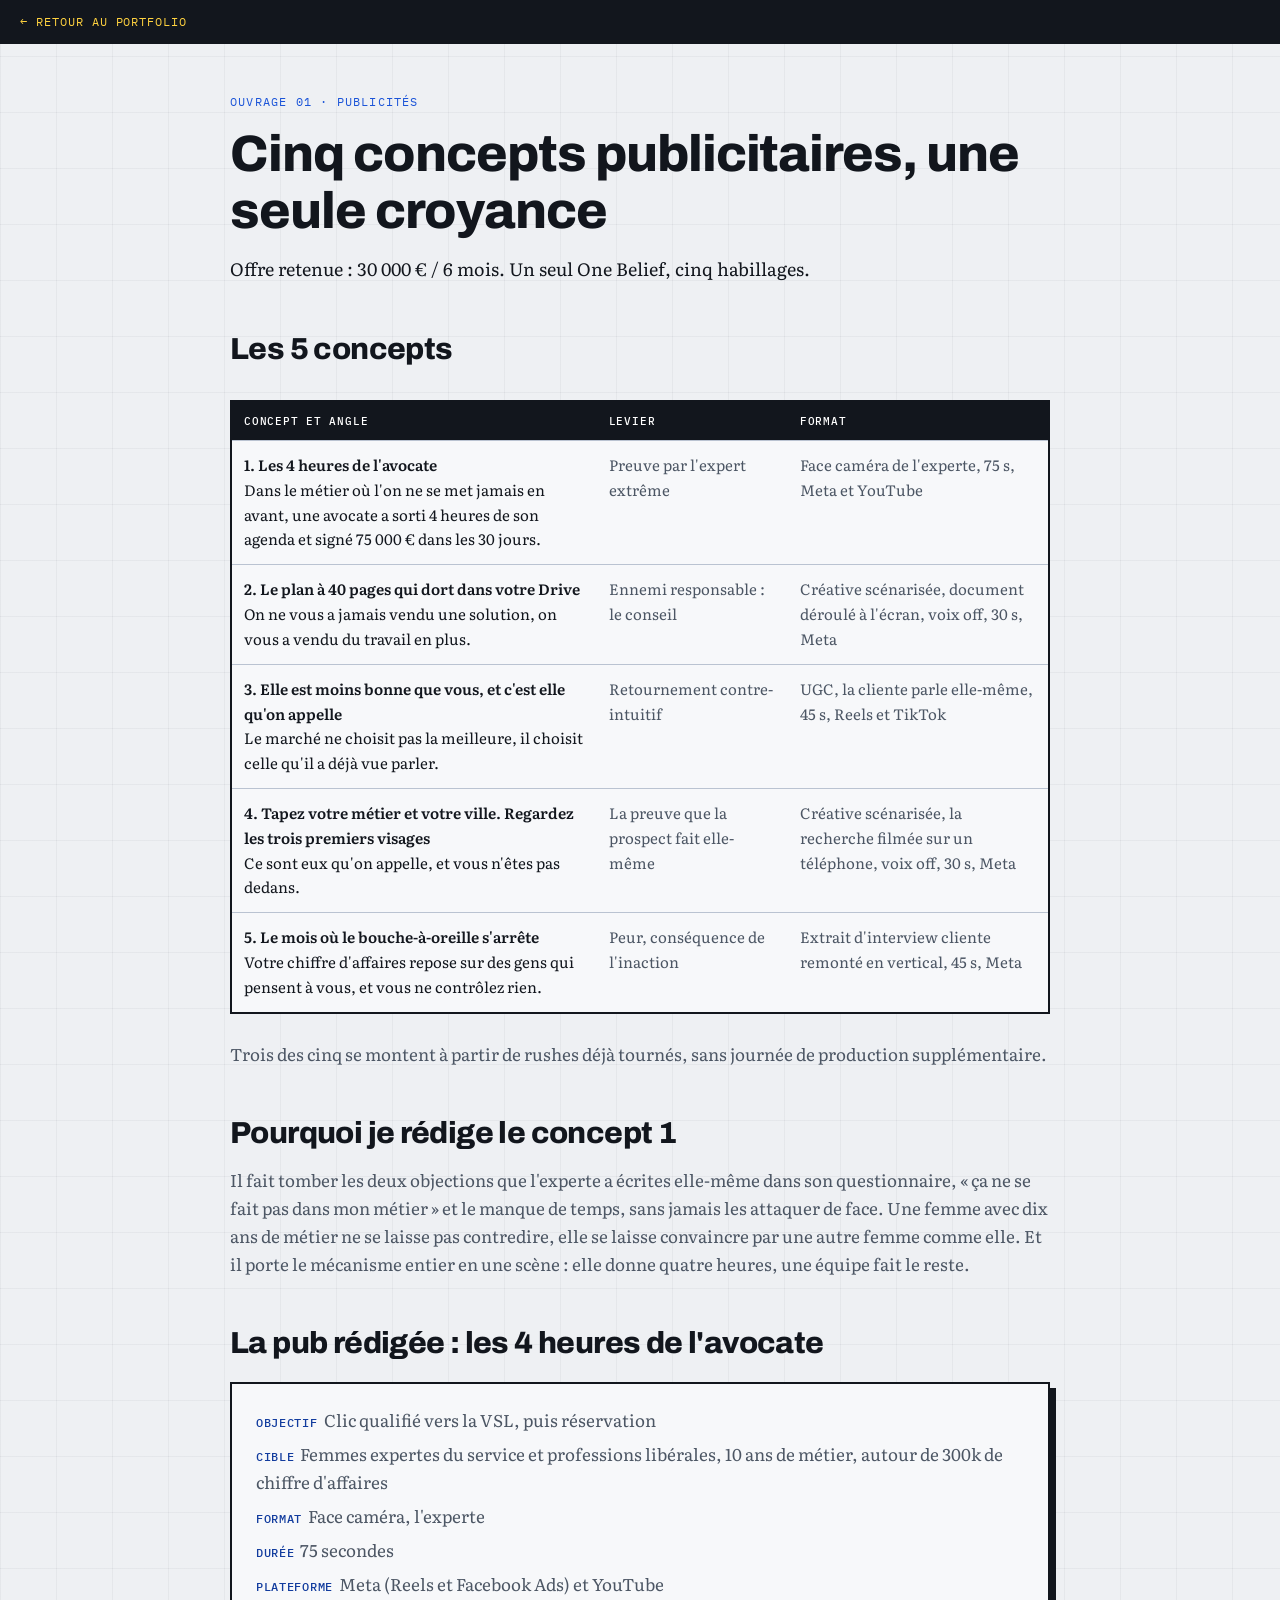
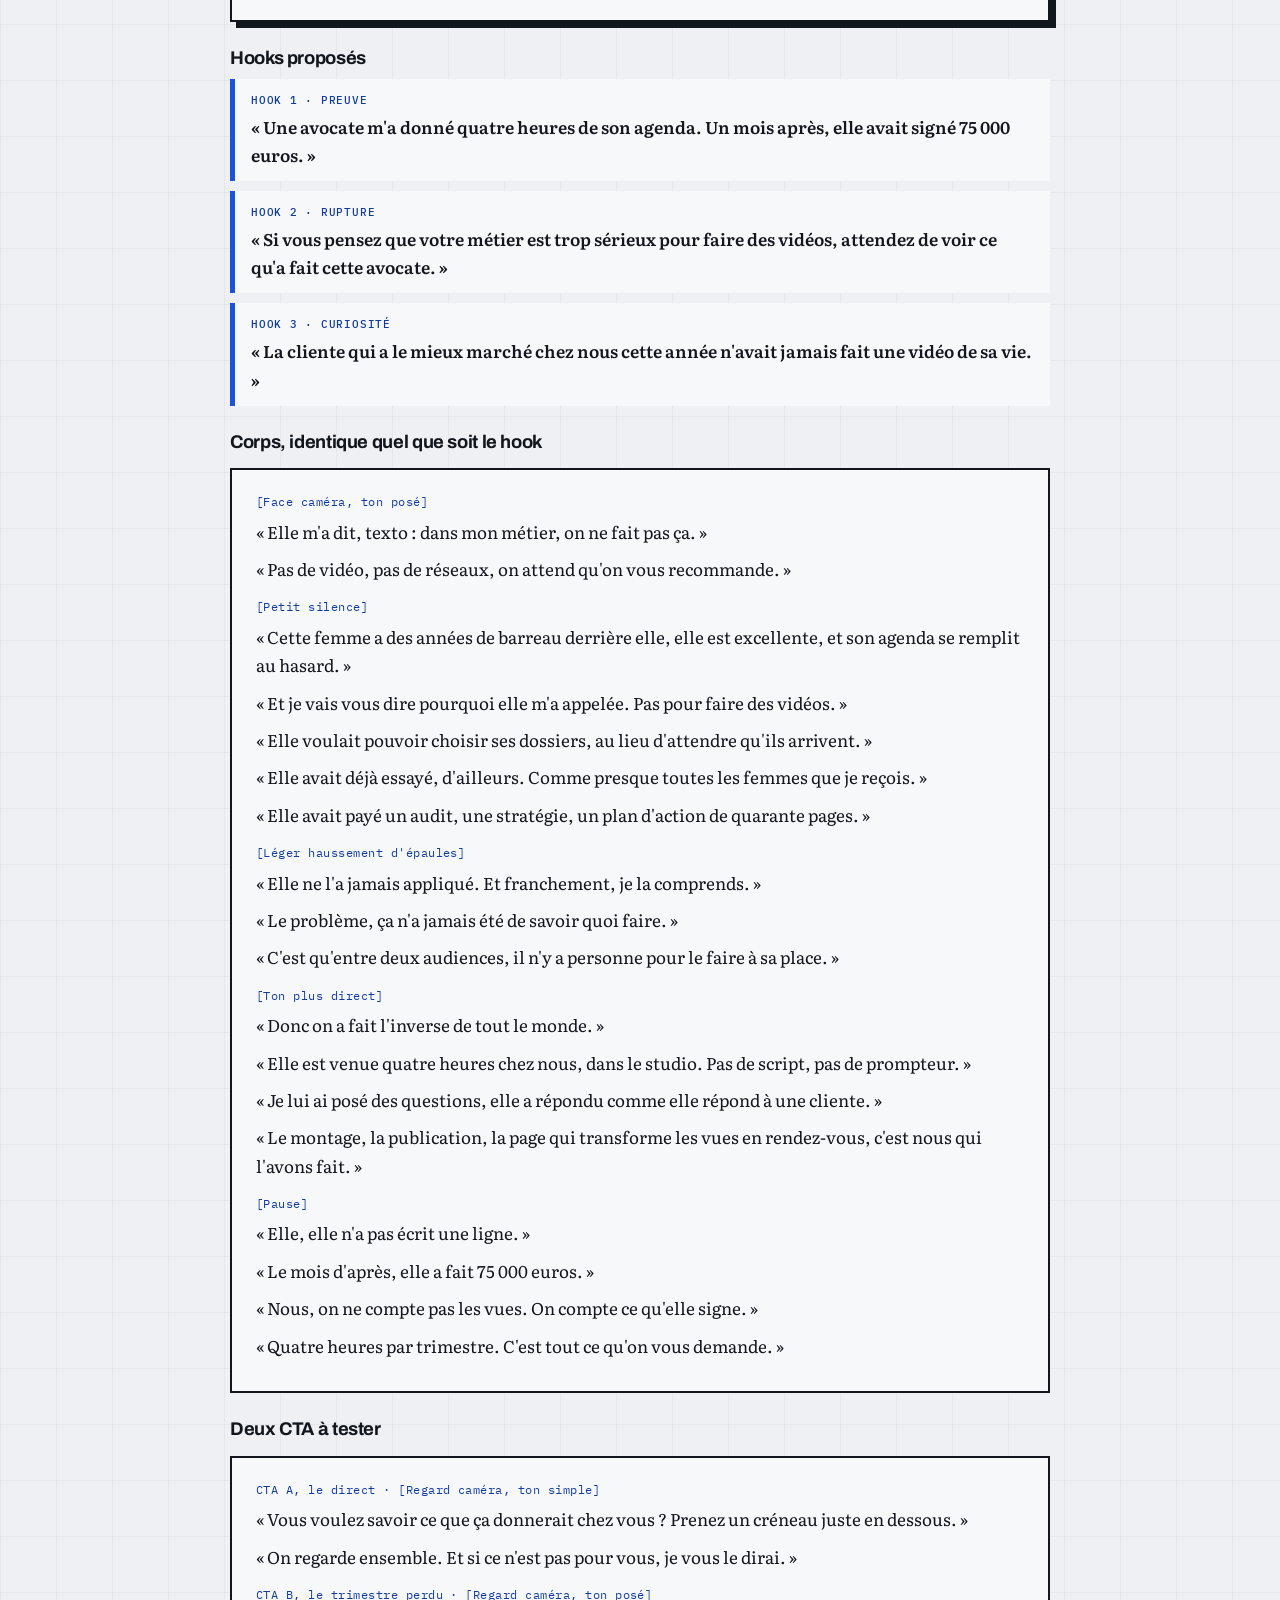
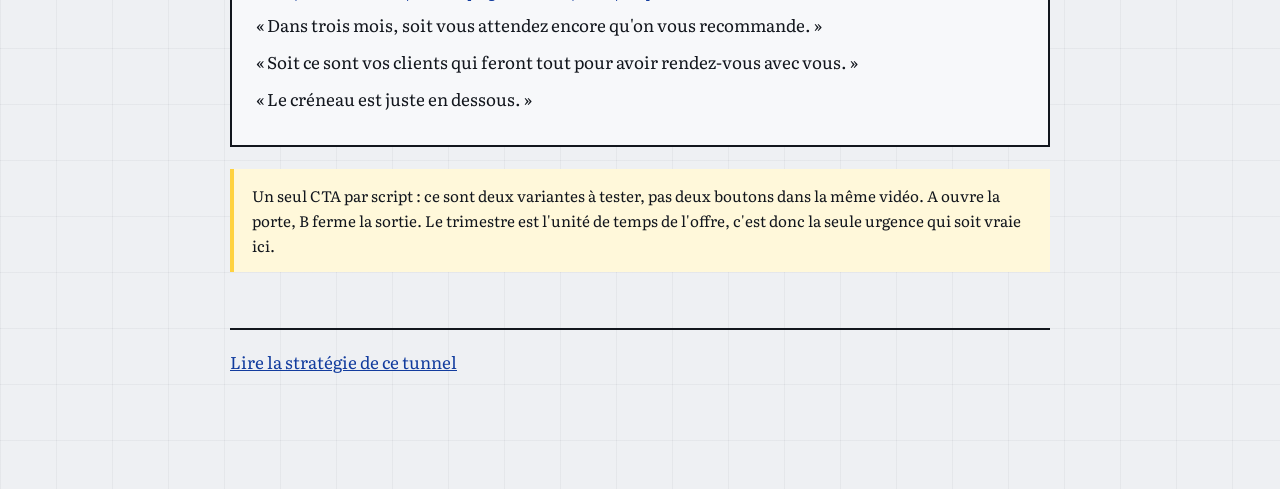
==== pieces/concepts-publicitaires-acquisition.html @ 55bb67ea "Portfolio : version actuelle avant la DA Cléopâtre Co-Authored-By: Claude Opus 5.5 <noreply@anthropi" ====
<!doctype html>
<html lang="fr">
<head>
<meta charset="utf-8">
<meta name="viewport" content="width=device-width, initial-scale=1">
<title>Publicités · Les 4 heures de l'avocate · Mathilde</title>
<meta name="robots" content="noindex">
<link rel="preconnect" href="https://fonts.googleapis.com">
<link rel="preconnect" href="https://fonts.gstatic.com" crossorigin>
<link href="https://fonts.googleapis.com/css2?family=Archivo:wght@600;700;800&family=IBM+Plex+Mono:wght@400;500&family=Literata:ital,opsz,wght@0,7..72,400;0,7..72,600;1,7..72,400&display=swap" rel="stylesheet">
<link rel="stylesheet" href="piece.css">
</head>
<body>
<a class="retour-portfolio" href="../index.html#ouvrages">← Retour au portfolio</a>
<main class="doc">
  <p class="surtitre">Ouvrage 01 · Publicités</p>
  <h1>Cinq concepts publicitaires, une seule croyance</h1>
  <p class="chapo">Offre retenue : 30 000 € / 6 mois. Un seul One Belief, cinq habillages.</p>

  <h2>Les 5 concepts</h2>
  <div class="defile-x">
    <table class="tableau">
      <thead><tr><th>Concept et angle</th><th>Levier</th><th>Format</th></tr></thead>
      <tbody>
        <tr><td>1. Les 4 heures de l'avocate<br><span style="font-weight:400">Dans le métier où l'on ne se met jamais en avant, une avocate a sorti 4 heures de son agenda et signé 75 000 € dans les 30 jours.</span></td><td>Preuve par l'expert extrême</td><td>Face caméra de l'experte, 75 s, Meta et YouTube</td></tr>
        <tr><td>2. Le plan à 40 pages qui dort dans votre Drive<br><span style="font-weight:400">On ne vous a jamais vendu une solution, on vous a vendu du travail en plus.</span></td><td>Ennemi responsable : le conseil</td><td>Créative scénarisée, document déroulé à l'écran, voix off, 30 s, Meta</td></tr>
        <tr><td>3. Elle est moins bonne que vous, et c'est elle qu'on appelle<br><span style="font-weight:400">Le marché ne choisit pas la meilleure, il choisit celle qu'il a déjà vue parler.</span></td><td>Retournement contre-intuitif</td><td>UGC, la cliente parle elle-même, 45 s, Reels et TikTok</td></tr>
        <tr><td>4. Tapez votre métier et votre ville. Regardez les trois premiers visages<br><span style="font-weight:400">Ce sont eux qu'on appelle, et vous n'êtes pas dedans.</span></td><td>La preuve que la prospect fait elle-même</td><td>Créative scénarisée, la recherche filmée sur un téléphone, voix off, 30 s, Meta</td></tr>
        <tr><td>5. Le mois où le bouche-à-oreille s'arrête<br><span style="font-weight:400">Votre chiffre d'affaires repose sur des gens qui pensent à vous, et vous ne contrôlez rien.</span></td><td>Peur, conséquence de l'inaction</td><td>Extrait d'interview cliente remonté en vertical, 45 s, Meta</td></tr>
      </tbody>
    </table>
  </div>
  <p>Trois des cinq se montent à partir de rushes déjà tournés, sans journée de production supplémentaire.</p>

  <h2>Pourquoi je rédige le concept 1</h2>
  <p>Il fait tomber les deux objections que l'experte a écrites elle-même dans son questionnaire, « ça ne se fait pas dans mon métier » et le manque de temps, sans jamais les attaquer de face. Une femme avec dix ans de métier ne se laisse pas contredire, elle se laisse convaincre par une autre femme comme elle. Et il porte le mécanisme entier en une scène : elle donne quatre heures, une équipe fait le reste.</p>

  <h2>La pub rédigée : les 4 heures de l'avocate</h2>
  <div class="carte">
    <ul class="infos">
      <li><b>Objectif</b>Clic qualifié vers la VSL, puis réservation</li>
      <li><b>Cible</b>Femmes expertes du service et professions libérales, 10 ans de métier, autour de 300k de chiffre d'affaires</li>
      <li><b>Format</b>Face caméra, l'experte</li>
      <li><b>Durée</b>75 secondes</li>
      <li><b>Plateforme</b>Meta (Reels et Facebook Ads) et YouTube</li>
    </ul>
  </div>

  <h3>Hooks proposés</h3>
  <ul class="hooks">
    <li><span>Hook 1 · Preuve</span>« Une avocate m'a donné quatre heures de son agenda. Un mois après, elle avait signé 75 000 euros. »</li>
    <li><span>Hook 2 · Rupture</span>« Si vous pensez que votre métier est trop sérieux pour faire des vidéos, attendez de voir ce qu'a fait cette avocate. »</li>
    <li><span>Hook 3 · Curiosité</span>« La cliente qui a le mieux marché chez nous cette année n'avait jamais fait une vidéo de sa vie. »</li>
  </ul>

  <h3>Corps, identique quel que soit le hook</h3>
  <div class="script">
    <p class="didas">[Face caméra, ton posé]</p>
    <p>« Elle m'a dit, texto : dans mon métier, on ne fait pas ça. »</p>
    <p>« Pas de vidéo, pas de réseaux, on attend qu'on vous recommande. »</p>
    <p class="didas">[Petit silence]</p>
    <p>« Cette femme a des années de barreau derrière elle, elle est excellente, et son agenda se remplit au hasard. »</p>
    <p>« Et je vais vous dire pourquoi elle m'a appelée. Pas pour faire des vidéos. »</p>
    <p>« Elle voulait pouvoir choisir ses dossiers, au lieu d'attendre qu'ils arrivent. »</p>
    <p>« Elle avait déjà essayé, d'ailleurs. Comme presque toutes les femmes que je reçois. »</p>
    <p>« Elle avait payé un audit, une stratégie, un plan d'action de quarante pages. »</p>
    <p class="didas">[Léger haussement d'épaules]</p>
    <p>« Elle ne l'a jamais appliqué. Et franchement, je la comprends. »</p>
    <p>« Le problème, ça n'a jamais été de savoir quoi faire. »</p>
    <p>« C'est qu'entre deux audiences, il n'y a personne pour le faire à sa place. »</p>
    <p class="didas">[Ton plus direct]</p>
    <p>« Donc on a fait l'inverse de tout le monde. »</p>
    <p>« Elle est venue quatre heures chez nous, dans le studio. Pas de script, pas de prompteur. »</p>
    <p>« Je lui ai posé des questions, elle a répondu comme elle répond à une cliente. »</p>
    <p>« Le montage, la publication, la page qui transforme les vues en rendez-vous, c'est nous qui l'avons fait. »</p>
    <p class="didas">[Pause]</p>
    <p>« Elle, elle n'a pas écrit une ligne. »</p>
    <p>« Le mois d'après, elle a fait 75 000 euros. »</p>
    <p>« Nous, on ne compte pas les vues. On compte ce qu'elle signe. »</p>
    <p>« Quatre heures par trimestre. C'est tout ce qu'on vous demande. »</p>
  </div>

  <h3>Deux CTA à tester</h3>
  <div class="script">
    <p class="didas">CTA A, le direct · [Regard caméra, ton simple]</p>
    <p>« Vous voulez savoir ce que ça donnerait chez vous ? Prenez un créneau juste en dessous. »</p>
    <p>« On regarde ensemble. Et si ce n'est pas pour vous, je vous le dirai. »</p>
    <p class="didas">CTA B, le trimestre perdu · [Regard caméra, ton posé]</p>
    <p>« Dans trois mois, soit vous attendez encore qu'on vous recommande. »</p>
    <p>« Soit ce sont vos clients qui feront tout pour avoir rendez-vous avec vous. »</p>
    <p>« Le créneau est juste en dessous. »</p>
  </div>
  <div class="note">Un seul CTA par script : ce sont deux variantes à tester, pas deux boutons dans la même vidéo. A ouvre la porte, B ferme la sortie. Le trimestre est l'unité de temps de l'offre, c'est donc la seule urgence qui soit vraie ici.</div>

  <p class="pied-piece"><a href="strategie-tunnel-acquisition.html">Lire la stratégie de ce tunnel</a></p>
</main>
</body>
</html>
---- pieces/piece.css ----
/* Pages de travaux converties depuis les documents (stratégie, publicités, séquence) */
:root {
  --paper: #EEF0F3; --sheet: #F7F8FA; --ink: #12161D; --graphite: #4C5664; --rule: #BAC3D1;
  --blue: #1B54D8; --blue-ink: #123C9E; --wash: #E1E8F7; --red: #D9442A; --yellow: #FFD23F;
}
* { box-sizing: border-box; }
body {
  margin: 0; background: var(--paper); color: var(--graphite);
  font-family: "Literata", Georgia, serif; font-size: 17px; line-height: 1.65;
  background-image: linear-gradient(rgba(18,22,29,.045) 1px, transparent 1px), linear-gradient(90deg, rgba(18,22,29,.045) 1px, transparent 1px);
  background-size: 56px 56px;
}
h1, h2, h3 { font-family: "Archivo", system-ui, sans-serif; color: var(--ink); line-height: 1.12; letter-spacing: -.02em; margin: 0; }
h1 { font-size: clamp(2rem, 5.4vw, 3.2rem); font-weight: 800; margin-bottom: 14px; }
h2 { font-size: clamp(1.4rem, 3.4vw, 1.9rem); font-weight: 800; margin: 48px 0 16px; }
h3 { font-size: 1.15rem; font-weight: 700; margin: 26px 0 10px; }
p { margin: 0 0 1em; }
strong { color: var(--ink); }
a { color: var(--blue-ink); }

.retour-portfolio {
  position: sticky; top: 0; z-index: 10; display: block; padding: 12px 20px;
  background: var(--ink); color: var(--yellow); text-decoration: none;
  font-family: "IBM Plex Mono", monospace; font-size: 12px; letter-spacing: .08em; text-transform: uppercase;
}
.retour-portfolio:hover { color: #fff; }

.doc { max-width: 860px; margin: 0 auto; padding: 48px 20px 96px; }
.surtitre { font-family: "IBM Plex Mono", monospace; font-size: 12px; letter-spacing: .1em; text-transform: uppercase; color: var(--blue); margin-bottom: 14px; }
.chapo { font-size: 1.12rem; color: var(--ink); }

.carte { background: var(--sheet); border: 2px solid var(--ink); box-shadow: 6px 6px 0 var(--ink); padding: 22px 24px; margin: 22px 0; }
.carte > :last-child { margin-bottom: 0; }
.carte-bleue { background: var(--wash); box-shadow: 6px 6px 0 var(--blue); }
.infos { list-style: none; padding: 0; margin: 0; display: grid; gap: 6px; }
.infos b { font-family: "IBM Plex Mono", monospace; font-size: 11.5px; font-weight: 500; letter-spacing: .06em; text-transform: uppercase; color: var(--blue-ink); margin-right: 6px; }

.tableau { width: 100%; border-collapse: collapse; margin: 18px 0 26px; background: var(--sheet); border: 2px solid var(--ink); font-size: .94rem; }
.tableau th { text-align: left; font-family: "IBM Plex Mono", monospace; font-size: 11px; font-weight: 500; letter-spacing: .07em; text-transform: uppercase; color: #fff; background: var(--ink); padding: 10px 12px; }
.tableau td { padding: 12px; border-top: 1px solid var(--rule); vertical-align: top; color: var(--graphite); }
.tableau td:first-child { color: var(--ink); font-weight: 600; }
.defile-x { overflow-x: auto; -webkit-overflow-scrolling: touch; margin: 0 -4px; padding: 0 4px; }
.defile-x .tableau { min-width: 640px; }

.hooks { list-style: none; padding: 0; margin: 0 0 20px; display: grid; gap: 10px; }
.hooks li { background: var(--sheet); border-left: 5px solid var(--blue); padding: 12px 16px; color: var(--ink); font-weight: 600; }
.hooks li span { display: block; font-family: "IBM Plex Mono", monospace; font-size: 11px; font-weight: 500; letter-spacing: .07em; text-transform: uppercase; color: var(--blue-ink); margin-bottom: 4px; }

.script { background: var(--sheet); border: 2px solid var(--ink); padding: 22px 24px; margin: 16px 0 22px; }
.script p { margin: 0 0 .55em; color: var(--ink); }
.didas { display: block; margin: 14px 0 6px !important; font-family: "IBM Plex Mono", monospace; font-size: 12px; letter-spacing: .04em; color: var(--blue-ink) !important; }
.didas:first-child { margin-top: 0 !important; }

.note { border-left: 4px solid var(--yellow); background: #FFF8DA; padding: 14px 18px; margin: 18px 0; font-size: .95rem; color: var(--ink); }
.note-titre { display: block; font-family: "IBM Plex Mono", monospace; font-size: 11px; letter-spacing: .08em; text-transform: uppercase; margin-bottom: 6px; color: var(--graphite); }

.concepts { counter-reset: c; list-style: none; padding: 0; margin: 0; display: grid; gap: 12px; }
.concepts li { counter-increment: c; position: relative; background: var(--sheet); border: 2px solid var(--ink); padding: 16px 18px 16px 62px; }
.concepts li::before { content: counter(c, decimal-leading-zero); position: absolute; left: 16px; top: 14px; font-family: "Archivo", sans-serif; font-weight: 800; font-size: 1.4rem; color: var(--blue); }
.concepts strong { display: block; margin-bottom: 4px; }

.mail { background: #fff; border: 2px solid var(--ink); box-shadow: 8px 8px 0 var(--ink); margin: 22px 0; }
.mail-tete { padding: 16px 22px; border-bottom: 2px solid var(--ink); background: var(--sheet); font-size: .92rem; }
.mail-tete div { margin: 2px 0; }
.mail-tete b { font-family: "IBM Plex Mono", monospace; font-size: 11px; font-weight: 500; letter-spacing: .06em; text-transform: uppercase; color: var(--graphite); display: inline-block; min-width: 92px; }
.mail-corps { padding: 26px 24px; color: var(--ink); }
.mail-corps .bouton { display: inline-block; margin: 6px 0 18px; padding: 12px 18px; background: var(--yellow); border: 2px solid var(--ink); color: var(--ink); font-family: "IBM Plex Mono", monospace; font-size: 12.5px; letter-spacing: .05em; text-decoration: none; }
.mail-corps ul { padding-left: 0; list-style: none; }
.mail-corps li { margin-bottom: 10px; }

.pied-piece { margin-top: 56px; padding-top: 18px; border-top: 2px solid var(--ink); }
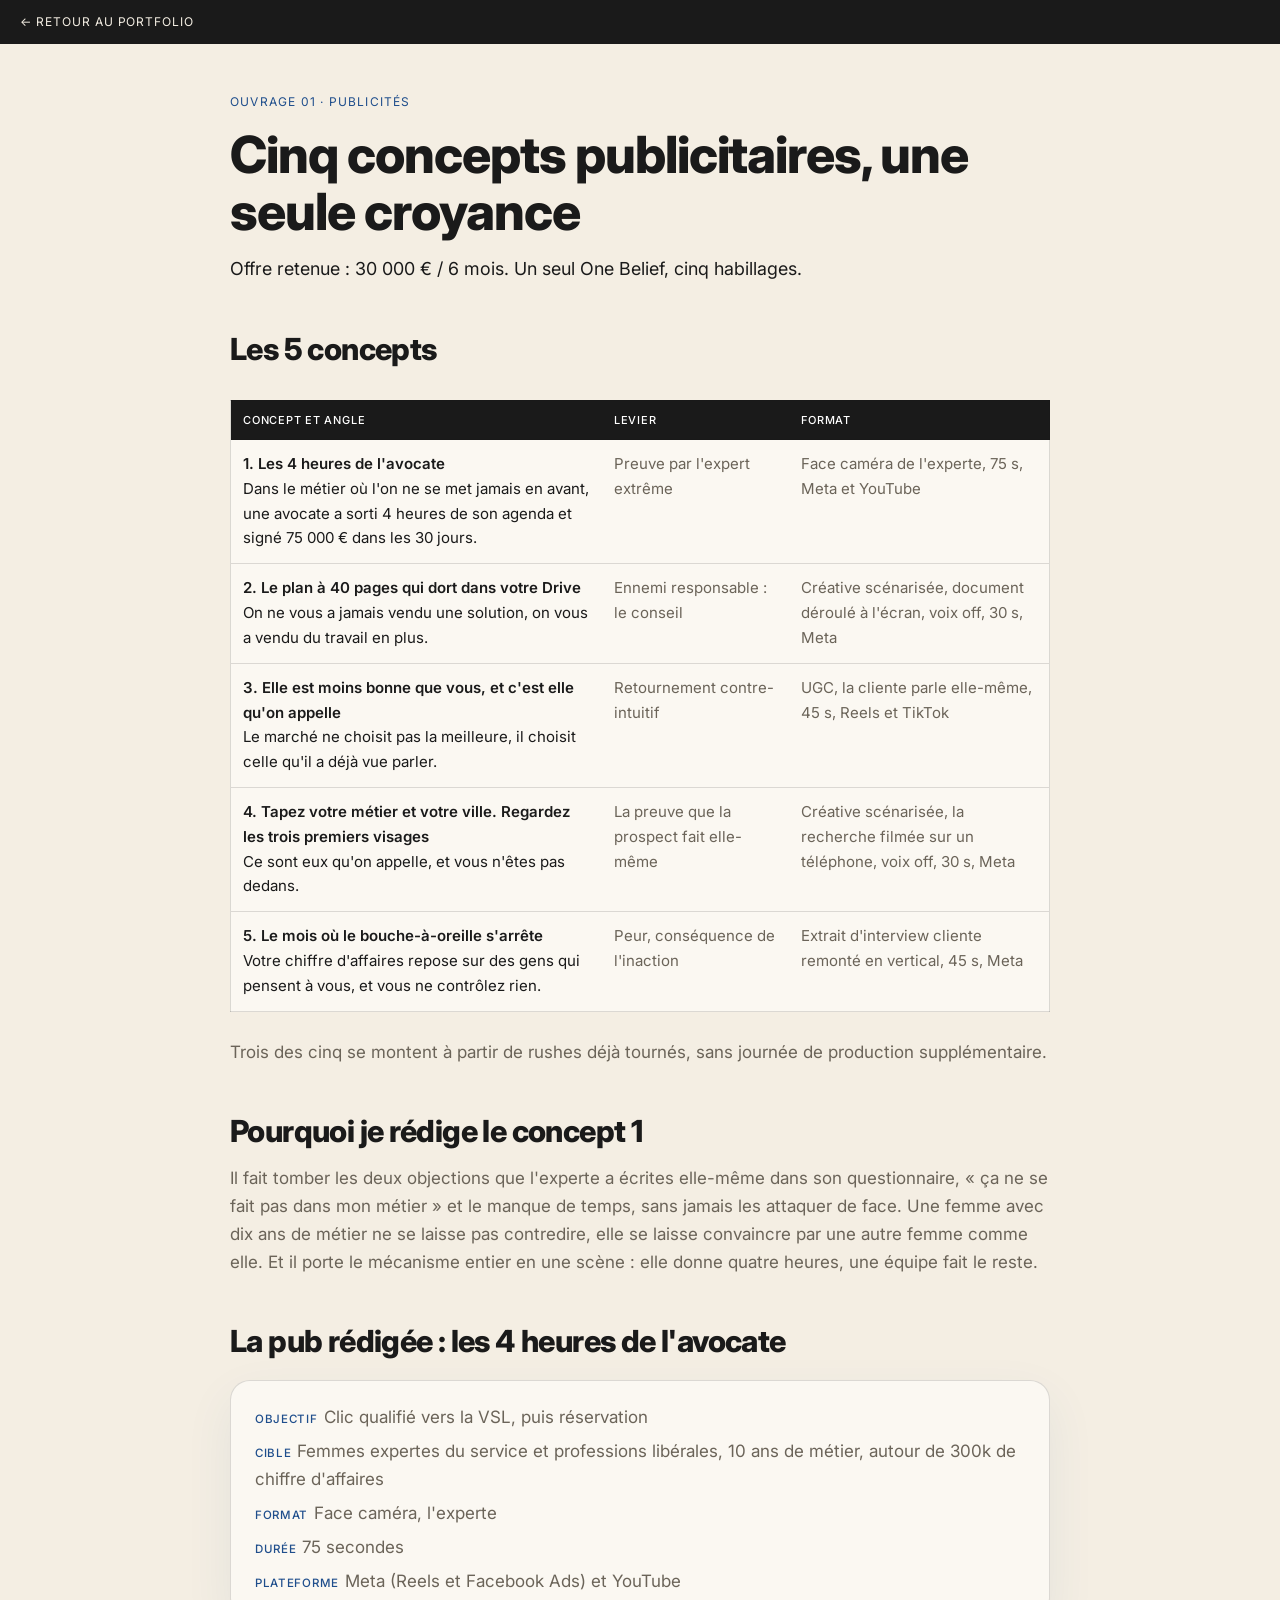
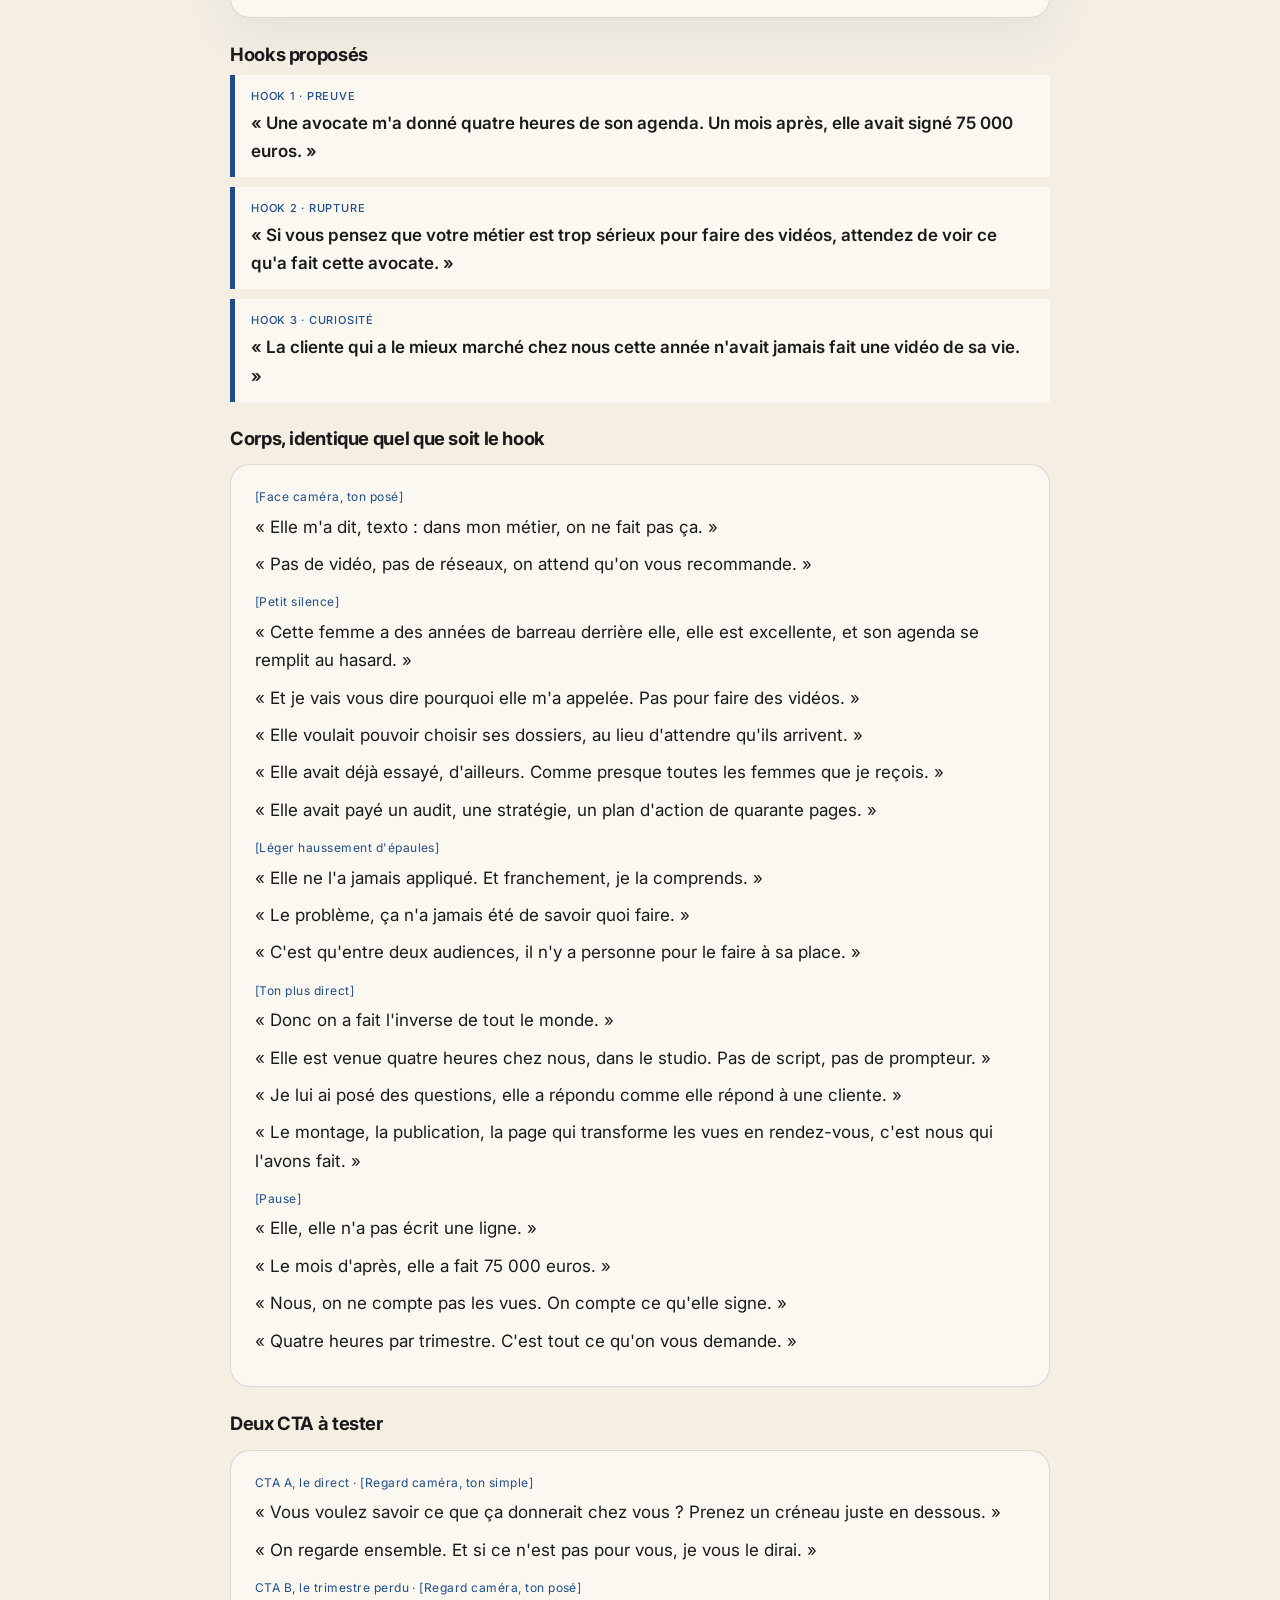
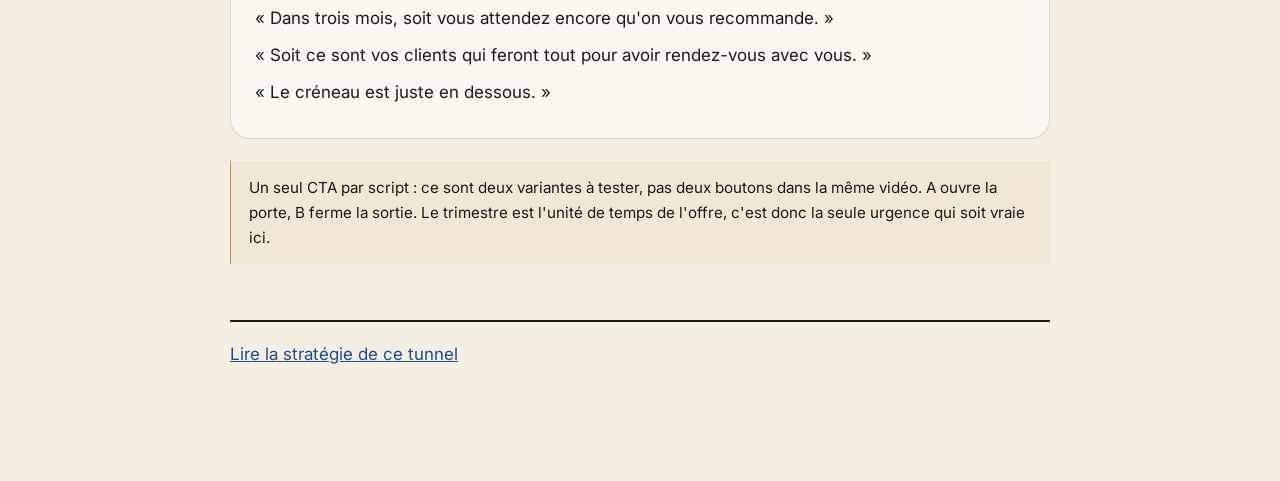
==== commit 5b4ff033: "DA Cléopâtre moderne : palette crème et lapis, Inter et Cormorant, cartes en verre Co-Authored-By: C" ====
--- a/pieces/concepts-publicitaires-acquisition.html
+++ b/pieces/concepts-publicitaires-acquisition.html
@@ -7,8 +7,8 @@
 <meta name="robots" content="noindex">
 <link rel="preconnect" href="https://fonts.googleapis.com">
 <link rel="preconnect" href="https://fonts.gstatic.com" crossorigin>
-<link href="https://fonts.googleapis.com/css2?family=Archivo:wght@600;700;800&family=IBM+Plex+Mono:wght@400;500&family=Literata:ital,opsz,wght@0,7..72,400;0,7..72,600;1,7..72,400&display=swap" rel="stylesheet">
-<link rel="stylesheet" href="piece.css">
+<link href="https://fonts.googleapis.com/css2?family=Inter:wght@400;500;600;700&family=Cormorant+Garamond:ital,wght@1,500&display=swap" rel="stylesheet">
+<link rel="stylesheet" href="piece.css?v=2">
 </head>
 <body>
 <a class="retour-portfolio" href="../index.html#ouvrages">← Retour au portfolio</a>
--- a/pieces/piece.css
+++ b/pieces/piece.css
@@ -1,16 +1,15 @@
 /* Pages de travaux converties depuis les documents (stratégie, publicités, séquence) */
 :root {
-  --paper: #EEF0F3; --sheet: #F7F8FA; --ink: #12161D; --graphite: #4C5664; --rule: #BAC3D1;
-  --blue: #1B54D8; --blue-ink: #123C9E; --wash: #E1E8F7; --red: #D9442A; --yellow: #FFD23F;
+  --paper: #F4EEE3; --sheet: #FBF8F2; --ink: #1A1A1A; --graphite: #6B6459; --rule: rgba(26, 26, 26, .14);
+  --blue: #1F4E8C; --blue-ink: #1F4E8C; --wash: rgba(31, 78, 140, .07); --red: #9C4A32; --yellow: #B8934A;
 }
 * { box-sizing: border-box; }
 body {
   margin: 0; background: var(--paper); color: var(--graphite);
-  font-family: "Literata", Georgia, serif; font-size: 17px; line-height: 1.65;
-  background-image: linear-gradient(rgba(18,22,29,.045) 1px, transparent 1px), linear-gradient(90deg, rgba(18,22,29,.045) 1px, transparent 1px);
-  background-size: 56px 56px;
+  font-family: "Inter", system-ui, sans-serif; font-size: 17px; line-height: 1.65;
+  background-image: radial-gradient(1000px 600px at 50% -10%, rgba(31, 78, 140, .12), transparent 70%); background-repeat: no-repeat;
 }
-h1, h2, h3 { font-family: "Archivo", system-ui, sans-serif; color: var(--ink); line-height: 1.12; letter-spacing: -.02em; margin: 0; }
+h1, h2, h3 { font-family: "Inter", system-ui, sans-serif; color: var(--ink); line-height: 1.12; letter-spacing: -.02em; margin: 0; }
 h1 { font-size: clamp(2rem, 5.4vw, 3.2rem); font-weight: 800; margin-bottom: 14px; }
 h2 { font-size: clamp(1.4rem, 3.4vw, 1.9rem); font-weight: 800; margin: 48px 0 16px; }
 h3 { font-size: 1.15rem; font-weight: 700; margin: 26px 0 10px; }
@@ -20,23 +19,23 @@
 
 .retour-portfolio {
   position: sticky; top: 0; z-index: 10; display: block; padding: 12px 20px;
-  background: var(--ink); color: var(--yellow); text-decoration: none;
-  font-family: "IBM Plex Mono", monospace; font-size: 12px; letter-spacing: .08em; text-transform: uppercase;
+  background: var(--ink); color: #F4EEE3; text-decoration: none;
+  font-family: "Inter", system-ui, sans-serif; font-size: 12px; letter-spacing: .08em; text-transform: uppercase;
 }
 .retour-portfolio:hover { color: #fff; }
 
 .doc { max-width: 860px; margin: 0 auto; padding: 48px 20px 96px; }
-.surtitre { font-family: "IBM Plex Mono", monospace; font-size: 12px; letter-spacing: .1em; text-transform: uppercase; color: var(--blue); margin-bottom: 14px; }
+.surtitre { font-family: "Inter", system-ui, sans-serif; font-size: 12px; letter-spacing: .1em; text-transform: uppercase; color: var(--blue); margin-bottom: 14px; }
 .chapo { font-size: 1.12rem; color: var(--ink); }
 
-.carte { background: var(--sheet); border: 2px solid var(--ink); box-shadow: 6px 6px 0 var(--ink); padding: 22px 24px; margin: 22px 0; }
+.carte { border-radius: 20px; background: var(--sheet); border: 1px solid var(--rule); box-shadow: 0 18px 50px rgba(31, 78, 140, .07); padding: 22px 24px; margin: 22px 0; }
 .carte > :last-child { margin-bottom: 0; }
-.carte-bleue { background: var(--wash); box-shadow: 6px 6px 0 var(--blue); }
+.carte-bleue { background: var(--wash); box-shadow: 0 18px 50px rgba(31, 78, 140, .07); }
 .infos { list-style: none; padding: 0; margin: 0; display: grid; gap: 6px; }
-.infos b { font-family: "IBM Plex Mono", monospace; font-size: 11.5px; font-weight: 500; letter-spacing: .06em; text-transform: uppercase; color: var(--blue-ink); margin-right: 6px; }
+.infos b { font-family: "Inter", system-ui, sans-serif; font-size: 11.5px; font-weight: 500; letter-spacing: .06em; text-transform: uppercase; color: var(--blue-ink); margin-right: 6px; }
 
-.tableau { width: 100%; border-collapse: collapse; margin: 18px 0 26px; background: var(--sheet); border: 2px solid var(--ink); font-size: .94rem; }
-.tableau th { text-align: left; font-family: "IBM Plex Mono", monospace; font-size: 11px; font-weight: 500; letter-spacing: .07em; text-transform: uppercase; color: #fff; background: var(--ink); padding: 10px 12px; }
+.tableau { width: 100%; border-collapse: collapse; margin: 18px 0 26px; background: var(--sheet); border: 1px solid var(--rule); font-size: .94rem; }
+.tableau th { text-align: left; font-family: "Inter", system-ui, sans-serif; font-size: 11px; font-weight: 500; letter-spacing: .07em; text-transform: uppercase; color: #fff; background: var(--ink); padding: 10px 12px; }
 .tableau td { padding: 12px; border-top: 1px solid var(--rule); vertical-align: top; color: var(--graphite); }
 .tableau td:first-child { color: var(--ink); font-weight: 600; }
 .defile-x { overflow-x: auto; -webkit-overflow-scrolling: touch; margin: 0 -4px; padding: 0 4px; }
@@ -44,27 +43,27 @@
 
 .hooks { list-style: none; padding: 0; margin: 0 0 20px; display: grid; gap: 10px; }
 .hooks li { background: var(--sheet); border-left: 5px solid var(--blue); padding: 12px 16px; color: var(--ink); font-weight: 600; }
-.hooks li span { display: block; font-family: "IBM Plex Mono", monospace; font-size: 11px; font-weight: 500; letter-spacing: .07em; text-transform: uppercase; color: var(--blue-ink); margin-bottom: 4px; }
+.hooks li span { display: block; font-family: "Inter", system-ui, sans-serif; font-size: 11px; font-weight: 500; letter-spacing: .07em; text-transform: uppercase; color: var(--blue-ink); margin-bottom: 4px; }
 
-.script { background: var(--sheet); border: 2px solid var(--ink); padding: 22px 24px; margin: 16px 0 22px; }
+.script { border-radius: 20px; background: var(--sheet); border: 1px solid var(--rule); padding: 22px 24px; margin: 16px 0 22px; }
 .script p { margin: 0 0 .55em; color: var(--ink); }
-.didas { display: block; margin: 14px 0 6px !important; font-family: "IBM Plex Mono", monospace; font-size: 12px; letter-spacing: .04em; color: var(--blue-ink) !important; }
+.didas { display: block; margin: 14px 0 6px !important; font-family: "Inter", system-ui, sans-serif; font-size: 12px; letter-spacing: .04em; color: var(--blue-ink) !important; }
 .didas:first-child { margin-top: 0 !important; }
 
-.note { border-left: 4px solid var(--yellow); background: #FFF8DA; padding: 14px 18px; margin: 18px 0; font-size: .95rem; color: var(--ink); }
-.note-titre { display: block; font-family: "IBM Plex Mono", monospace; font-size: 11px; letter-spacing: .08em; text-transform: uppercase; margin-bottom: 6px; color: var(--graphite); }
+.note { border-left: 1px solid var(--yellow); background: rgba(184, 147, 74, .08); padding: 14px 18px; margin: 18px 0; font-size: .95rem; color: var(--ink); }
+.note-titre { display: block; font-family: "Inter", system-ui, sans-serif; font-size: 11px; letter-spacing: .08em; text-transform: uppercase; margin-bottom: 6px; color: var(--graphite); }
 
 .concepts { counter-reset: c; list-style: none; padding: 0; margin: 0; display: grid; gap: 12px; }
-.concepts li { counter-increment: c; position: relative; background: var(--sheet); border: 2px solid var(--ink); padding: 16px 18px 16px 62px; }
-.concepts li::before { content: counter(c, decimal-leading-zero); position: absolute; left: 16px; top: 14px; font-family: "Archivo", sans-serif; font-weight: 800; font-size: 1.4rem; color: var(--blue); }
+.concepts li { counter-increment: c; position: relative; background: var(--sheet); border: 1px solid var(--rule); padding: 16px 18px 16px 62px; }
+.concepts li::before { content: counter(c, decimal-leading-zero); position: absolute; left: 16px; top: 14px; font-family: "Cormorant Garamond", serif; font-weight: 800; font-size: 1.4rem; color: var(--blue); }
 .concepts strong { display: block; margin-bottom: 4px; }
 
-.mail { background: #fff; border: 2px solid var(--ink); box-shadow: 8px 8px 0 var(--ink); margin: 22px 0; }
+.mail { border-radius: 20px; overflow: hidden; background: #fff; border: 1px solid var(--rule); box-shadow: 0 18px 50px rgba(31, 78, 140, .07); margin: 22px 0; }
 .mail-tete { padding: 16px 22px; border-bottom: 2px solid var(--ink); background: var(--sheet); font-size: .92rem; }
 .mail-tete div { margin: 2px 0; }
-.mail-tete b { font-family: "IBM Plex Mono", monospace; font-size: 11px; font-weight: 500; letter-spacing: .06em; text-transform: uppercase; color: var(--graphite); display: inline-block; min-width: 92px; }
+.mail-tete b { font-family: "Inter", system-ui, sans-serif; font-size: 11px; font-weight: 500; letter-spacing: .06em; text-transform: uppercase; color: var(--graphite); display: inline-block; min-width: 92px; }
 .mail-corps { padding: 26px 24px; color: var(--ink); }
-.mail-corps .bouton { display: inline-block; margin: 6px 0 18px; padding: 12px 18px; background: var(--yellow); border: 2px solid var(--ink); color: var(--ink); font-family: "IBM Plex Mono", monospace; font-size: 12.5px; letter-spacing: .05em; text-decoration: none; }
+.mail-corps .bouton { display: inline-block; margin: 6px 0 18px; padding: 12px 22px; border-radius: 999px; background: var(--ink); border: 1px solid var(--ink); color: #F4EEE3; font-family: "Inter", system-ui, sans-serif; font-size: 12.5px; letter-spacing: .05em; text-decoration: none; }
 .mail-corps ul { padding-left: 0; list-style: none; }
 .mail-corps li { margin-bottom: 10px; }
 
